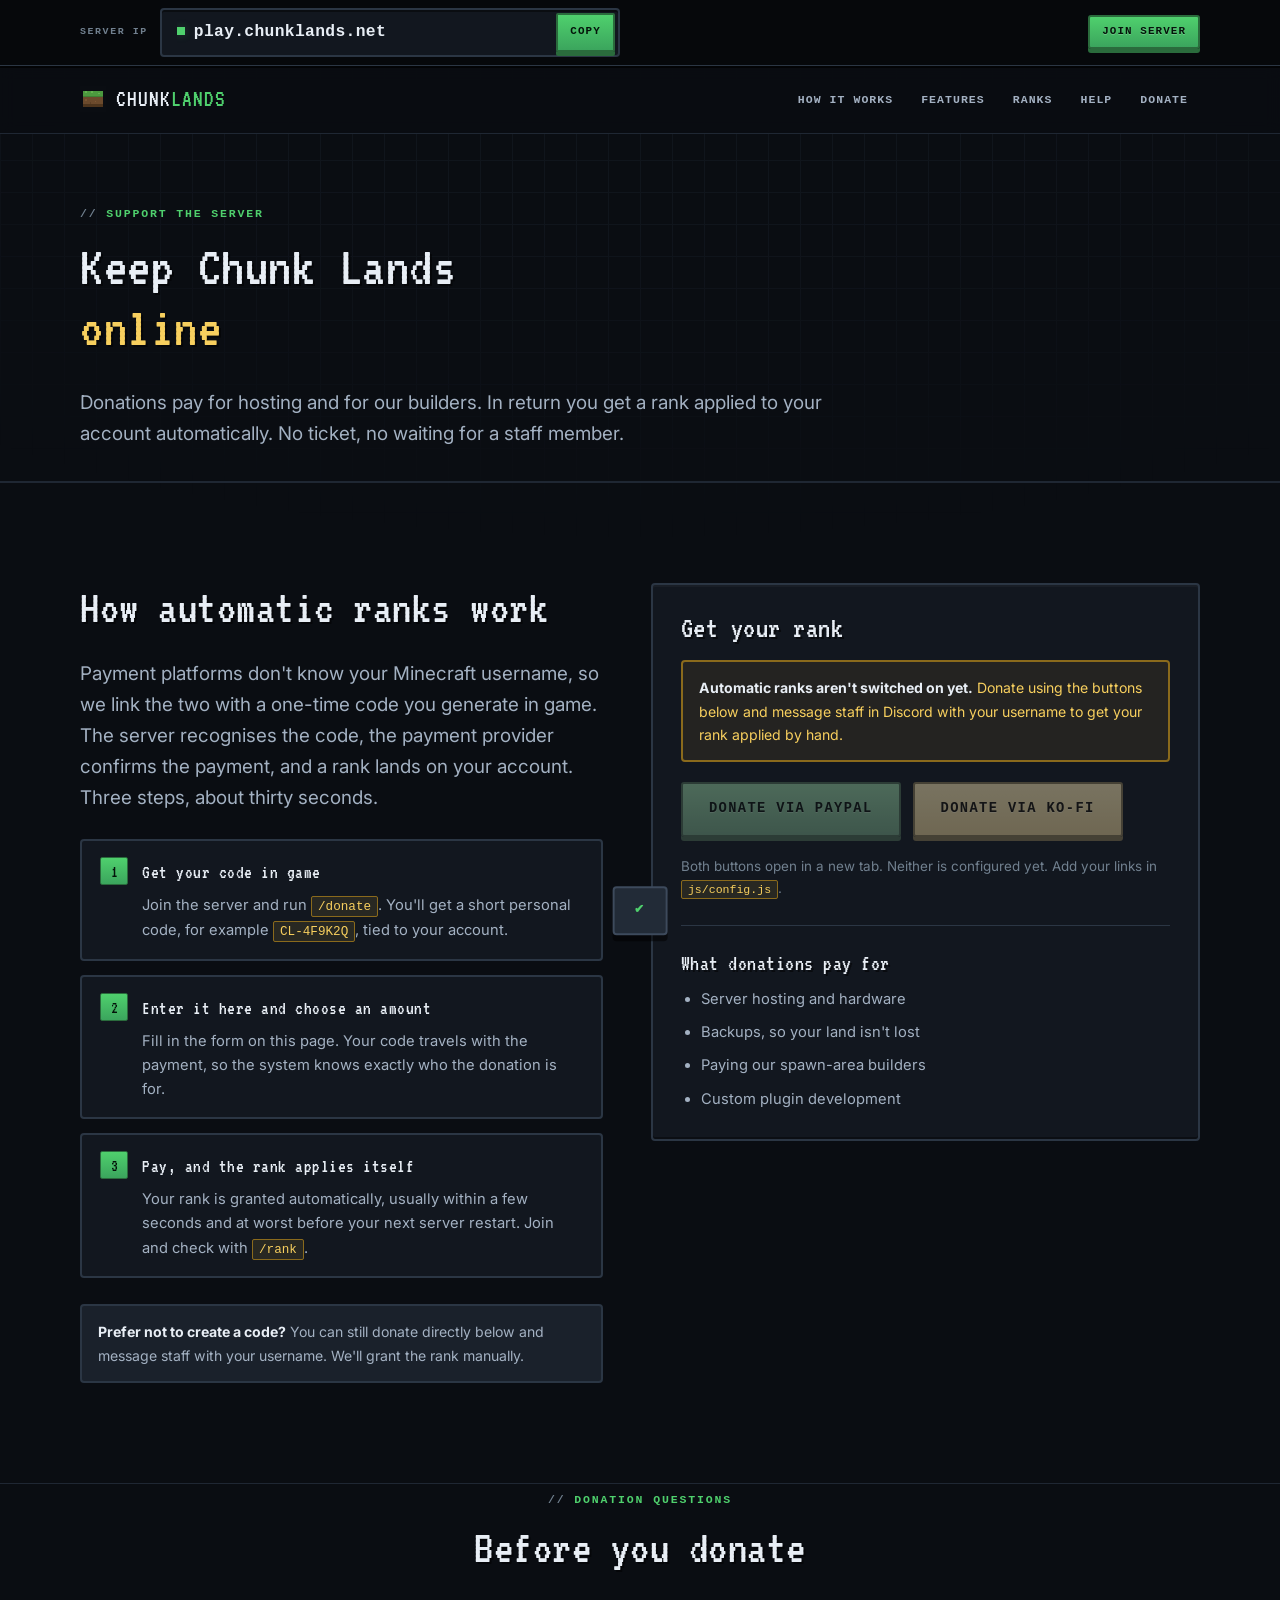
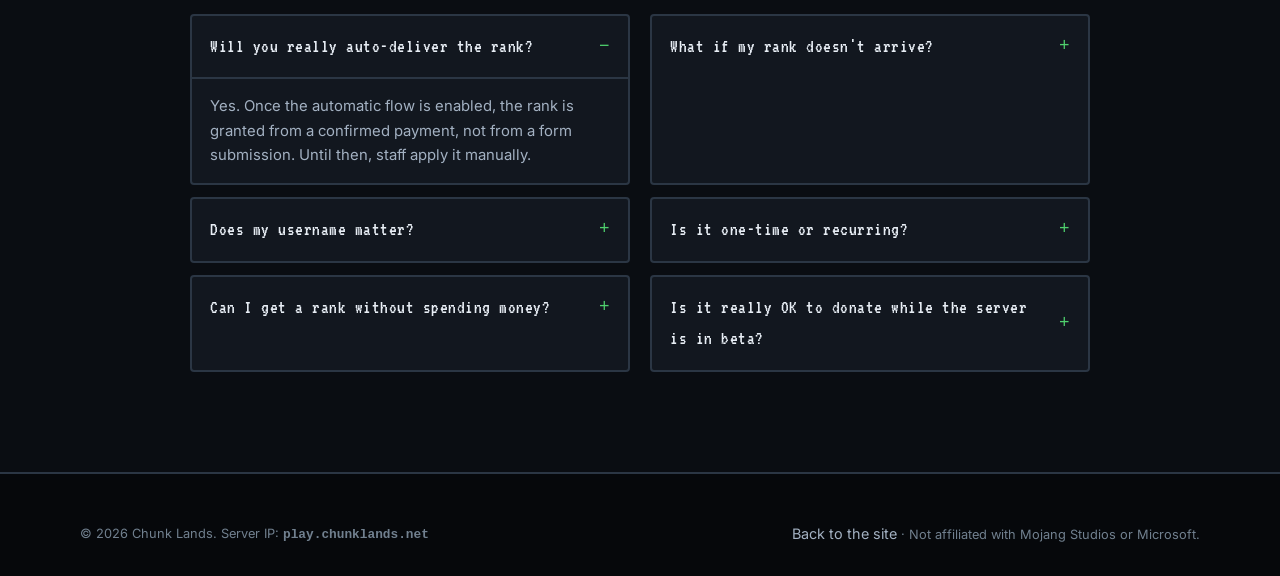
==== donate.html @ c823f131 "Add Chunk Lands website Static site for the Chunk Lands Minecraft server, deployable to GitHub Pages" ====
<!DOCTYPE html>
<html lang="en">
<head>
<meta charset="utf-8">
<meta name="viewport" content="width=device-width, initial-scale=1">
<title>Donate | Chunk Lands</title>
<meta name="description" content="Support the Chunk Lands Minecraft server and receive your rank automatically. Get your in-game redeem code, pay, and your rank is applied for you.">
<meta name="theme-color" content="#0a0d12">
<meta name="robots" content="noindex, follow">

<link rel="icon" href="assets/favicon.svg" type="image/svg+xml">
<link rel="canonical" href="https://chunklands.net/donate.html">

<link rel="preconnect" href="https://fonts.googleapis.com">
<link rel="preconnect" href="https://fonts.gstatic.com" crossorigin>
<link rel="stylesheet" href="https://fonts.googleapis.com/css2?family=VT323&family=Inter:wght@400;500;600;700&display=swap">
<link rel="stylesheet" href="css/style.css">
</head>
<body>

<a class="skip-link" href="#main">Skip to content</a>

<!-- Server address stays available at the very top on every page -->
<div class="topbar">
  <div class="wrap topbar__inner">
    <span class="topbar__label">Server IP</span>
    <div class="address">
      <div class="address__field">
        <span class="address__value" data-server-address>play.chunklands.net</span>
      </div>
      <button class="btn btn--sm" type="button" data-copy data-copy-label="Copy" data-copied-label="Copied!">Copy</button>
    </div>
    <div class="topbar__spacer"></div>
    <a class="btn btn--primary btn--sm" href="index.html#join">Join Server</a>
  </div>
</div>

<nav class="nav" aria-label="Main">
  <div class="wrap nav__inner">
    <a class="brand" href="index.html">
      <img src="assets/favicon.svg" alt="" width="26" height="26">
      <span>CHUNK<b>LANDS</b></span>
    </a>
    <ul class="nav__links">
      <li><a href="index.html#how">How it works</a></li>
      <li><a href="index.html#features">Features</a></li>
      <li><a href="index.html#ranks">Ranks</a></li>
      <li><a href="index.html#help">Help</a></li>
      <li><a href="donate.html">Donate</a></li>
    </ul>
    <a class="btn btn--primary btn--sm nav__cta" href="index.html#join">Join Server</a>
  </div>
</nav>

<main id="main">

  <section class="page-head">
    <div class="wrap">
      <p class="eyebrow">Support the server</p>
      <h1 style="font-size:clamp(2.2rem,6vw,3.6rem)">Keep Chunk Lands<br><span class="gold">online</span></h1>
      <p class="lead">
        Donations pay for hosting and for our builders. In return you get a rank applied
        to your account automatically. No ticket, no waiting for a staff member.
      </p>
    </div>
  </section>

  <section>
    <div class="wrap">
      <div class="mechanic__grid">

        <div>
          <h2>How automatic ranks work</h2>
          <p class="lead">
            Payment platforms don't know your Minecraft username, so we link the two with a
            one-time code you generate in game. The server recognises the code, the payment
            provider confirms the payment, and a rank lands on your account. Three steps,
            about thirty seconds.
          </p>

          <ol class="flow">
            <li>
              <div>
                <b>Get your code in game</b>
                <p>Join the server and run <code data-redeem-cmd>/donate</code>. You'll get a
                short personal code, for example <span class="inline-code">CL-4F9K2Q</span>, tied to your account.</p>
              </div>
            </li>
            <li>
              <div>
                <b>Enter it here and choose an amount</b>
                <p>Fill in the form on this page. Your code travels with the payment, so the
                system knows exactly who the donation is for.</p>
              </div>
            </li>
            <li>
              <div>
                <b>Pay, and the rank applies itself</b>
                <p>Your rank is granted automatically, usually within a few seconds and at
                worst before your next server restart. Join and check with <code>/rank</code>.</p>
              </div>
            </li>
          </ol>

          <div class="notice" style="margin-top:26px">
            <strong>Prefer not to create a code?</strong> You can still donate directly below
            and message staff with your username. We'll grant the rank manually.
          </div>
        </div>

        <div class="panel">
          <h2 style="font-size:1.9rem">Get your rank</h2>

          <!-- Shown when js/config.js has donationApiBase configured -->
          <form class="form" id="donate-form" hidden>
            <div class="field">
              <label for="code">In-game redeem code</label>
              <input class="input input--upper" type="text" id="code" name="code"
                     placeholder="CL-XXXXXX" required autocomplete="off"
                     spellcheck="false" pattern="[A-Za-z0-9-]{4,24}">
              <span class="hint">Run <span data-redeem-cmd>/donate</span> in game to generate this.</span>
            </div>

            <div class="field">
              <label for="username">Minecraft username</label>
              <input class="input" type="text" id="username" name="username"
                     placeholder="YourExactUsername" required autocomplete="off"
                     spellcheck="false" maxlength="16">
              <span class="hint">Must match the name you join with.</span>
            </div>

            <fieldset class="field" style="border:0;padding:0;margin:0">
              <legend style="padding:0;margin-bottom:7px">Amount</legend>
              <div class="tiers">
                <label class="tier">
                  <input type="radio" name="tier" value="supporter" checked>
                  <span>$5<small>Supporter</small></span>
                </label>
                <label class="tier">
                  <input type="radio" name="tier" value="premium">
                  <span>$15<small>Premium</small></span>
                </label>
                <label class="tier">
                  <input type="radio" name="tier" value="legend">
                  <span>$30<small>Legend</small></span>
                </label>
                <label class="tier">
                  <input type="radio" name="tier" value="custom">
                  <span>Other<small>Choose next</small></span>
                </label>
              </div>
            </fieldset>

            <div class="field" id="custom-amount-field" hidden>
              <label for="amount">Custom amount (USD)</label>
              <input class="input" type="number" id="amount" name="amount"
                     min="5" max="500" step="1" placeholder="10">
              <span class="hint">Minimum $5.</span>
            </div>

            <button class="btn btn--gold btn--lg" type="submit" id="submit-btn">
              Continue to payment
            </button>

            <p class="muted" style="font-size:0.82rem;margin:0">
              You'll be handed off to PayPal to complete the payment. Your rank is granted
              from the confirmed payment, not from this page.
            </p>
          </form>

          <!-- Shown until donationApiBase is configured -->
          <div id="fallback-panel">
            <div class="notice notice--warn">
              <strong>Automatic ranks aren't switched on yet.</strong> Donate using the
              buttons below and message staff in Discord with your username to get your rank
              applied by hand.
            </div>

            <div class="btn-row" style="margin-top:20px">
              <a class="btn btn--primary btn--lg" data-config-link="donate-paypal" href="#">Donate via PayPal</a>
              <a class="btn btn--gold btn--lg" data-config-link="donate-kofi" href="#">Donate via Ko-fi</a>
            </div>

            <p class="muted" style="font-size:0.84rem;margin-top:18px">
              Both buttons open in a new tab. Neither is configured yet. Add your links in
              <span class="inline-code">js/config.js</span>.
            </p>
          </div>

          <div id="result" hidden></div>

          <hr style="border:0;border-top:1px solid var(--line);margin:26px 0">

          <h3 style="font-size:1.4rem">What donations pay for</h3>
          <ul style="margin:0;padding-left:20px;display:grid;gap:9px;font-size:0.92rem;color:var(--text-dim)">
            <li>Server hosting and hardware</li>
            <li>Backups, so your land isn't lost</li>
            <li>Paying our spawn-area builders</li>
            <li>Custom plugin development</li>
          </ul>
        </div>

      </div>
    </div>
  </section>

  <section id="faq" style="padding-top:0">
    <div class="wrap">
      <div class="section-head center">
        <p class="eyebrow">Donation questions</p>
        <h2>Before you donate</h2>
      </div>

      <div class="faq">
        <details open>
          <summary>Will you really auto-deliver the rank?</summary>
          <div class="faq__body">
            Yes. Once the automatic flow is enabled, the rank is granted from a confirmed
            payment, not from a form submission. Until then, staff apply it manually.
          </div>
        </details>

        <details>
          <summary>What if my rank doesn't arrive?</summary>
          <div class="faq__body">
            Message staff in Discord with your username and the code you used. Payments are
            verified against the provider before anything is granted, so anything paid for
            gets delivered.
          </div>
        </details>

        <details>
          <summary>Does my username matter?</summary>
          <div class="faq__body">
            Yes. The rank is granted to a Minecraft account, so your username must match
            the name you connect with. If you play on cracked clients and your name changes,
            tell staff and we'll move it.
          </div>
        </details>

        <details>
          <summary>Is it one-time or recurring?</summary>
          <div class="faq__body">
            One-time. Ranks don't expire and there are no subscriptions. Some ranks include
            a recurring token top-up, which is noted on the <a href="index.html#ranks">ranks</a>
            page.
          </div>
        </details>

        <details>
          <summary>Can I get a rank without spending money?</summary>
          <div class="faq__body">
            Yes. Vote for the server, take on daily quests, and play long enough. In-game
            ranks are earnable and that's the point of a beta. Donations are a shortcut, not
            the only route.
          </div>
        </details>

        <details>
          <summary>Is it really OK to donate while the server is in beta?</summary>
          <div class="faq__body">
            Yes. Hosting costs don't wait for the beta to finish, and supporting the server
            now is what keeps the beta running so you can play it. Ranks are cosmetic and
            perk-based. Nothing that makes you win.
          </div>
        </details>
      </div>
    </div>
  </section>

</main>

<footer class="footer">
  <div class="wrap">
    <div class="footer__bottom" style="border:0;padding-top:0">
      <p>© <span data-year>2026</span> Chunk Lands. Server IP: <strong class="mono" data-server-address>play.chunklands.net</strong></p>
      <p><a href="index.html">Back to the site</a> · Not affiliated with Mojang Studios or Microsoft.</p>
    </div>
  </div>
</footer>

<div class="toast" id="toast" role="status" aria-live="polite"></div>

<script src="js/config.js"></script>
<script src="js/main.js"></script>
<script src="js/donate.js"></script>
</body>
</html>
---- css/style.css ----
/* ==========================================================================
   Chunk Lands: dark pixel-art design system
   Aesthetic: Minecraft GUI. Hard edges, beveled panels, chunky buttons
   ========================================================================== */

/* --- Tokens ------------------------------------------------------------- */
:root {
  /* Surfaces */
  --bg: #0a0d12;
  --bg-deep: #06080b;
  --surface: #12171f;
  --surface-2: #1a212b;
  --surface-3: #222b37;

  /* Borders (bevel-friendly) */
  --line: #2b3644;
  --line-soft: #1f2733;
  --line-light: #3d4a5c;

  /* Text */
  --text: #e8eef5;
  --text-dim: #a3b1c2;
  --text-mute: #71808f;

  /* Brand: grass green + emerald */
  --green: #3ba55d;
  --green-bright: #4fd06d;
  --green-dim: #2a6b3c;
  --green-glow: rgba(79, 208, 109, 0.22);

  /* Tokens / currency: gold */
  --gold: #e8b53c;
  --gold-bright: #f7cf5e;
  --gold-dim: #8a6a1c;

  /* Diamond / info */
  --diamond: #4fd6e0;
  --red: #e05c5c;

  /* Block colors for the chunk grid */
  --grass-top: #4c9a3f;
  --grass-mid: #3f8034;
  --dirt: #6b4a2c;
  --dirt-dark: #4e351d;
  --locked: #1a2029;

  /* Fonts */
  --font-display: "VT323", ui-monospace, "Courier New", monospace;
  --font-body: "Inter", -apple-system, BlinkMacSystemFont, "Segoe UI", system-ui, sans-serif;
  --font-mono: ui-monospace, "SF Mono", Menlo, Consolas, monospace;

  /* Chunky UI */
  --r: 4px;
  --r-sm: 3px;
  --shadow-block: 0 4px 0;
  --wrap: 1160px;
}

/* --- Reset -------------------------------------------------------------- */
*,
*::before,
*::after { box-sizing: border-box; }

html {
  scroll-behavior: smooth;
  scroll-padding-top: 96px;
  -webkit-text-size-adjust: 100%;
  overflow-x: clip;
}

body {
  margin: 0;
  background: var(--bg);
  color: var(--text);
  font-family: var(--font-body);
  font-size: 16px;
  line-height: 1.65;
  -webkit-font-smoothing: antialiased;
  overflow-x: clip;
}

/* Subtle pixel-grid backdrop */
body::before {
  content: "";
  position: fixed;
  inset: 0;
  z-index: -2;
  background-image:
    linear-gradient(var(--line-soft) 1px, transparent 1px),
    linear-gradient(90deg, var(--line-soft) 1px, transparent 1px);
  background-size: 32px 32px;
  opacity: 0.35;
  mask-image: radial-gradient(ellipse 90% 60% at 50% 0%, #000 40%, transparent 100%);
  -webkit-mask-image: radial-gradient(ellipse 90% 60% at 50% 0%, #000 40%, transparent 100%);
}

img, svg { display: block; max-width: 100%; }
button { font: inherit; color: inherit; }

/* The hidden attribute must beat any author `display` rule (.form, .field etc.) */
[hidden] { display: none !important; }

a { color: var(--green-bright); }
a:hover { color: var(--gold-bright); }

:focus-visible {
  outline: 2px solid var(--gold-bright);
  outline-offset: 2px;
}

::selection { background: var(--green); color: #06120a; }

/* --- Typography --------------------------------------------------------- */
h1, h2, h3, h4 {
  font-family: var(--font-display);
  font-weight: 400;
  line-height: 1.05;
  letter-spacing: 0.5px;
  margin: 0 0 0.5em;
  text-shadow: 2px 2px 0 rgba(0, 0, 0, 0.5);
}

h1 { font-size: clamp(2.6rem, 8vw, 5rem); }
h2 { font-size: clamp(1.9rem, 5vw, 3rem); }
h3 { font-size: clamp(1.3rem, 3vw, 1.7rem); }

p { margin: 0 0 1rem; }
p:last-child { margin-bottom: 0; }

.eyebrow {
  display: inline-block;
  font-family: var(--font-mono);
  font-size: 0.72rem;
  font-weight: 700;
  letter-spacing: 0.16em;
  text-transform: uppercase;
  color: var(--green-bright);
  margin-bottom: 0.9rem;
}

.eyebrow::before { content: "// "; color: var(--text-mute); }

.lead {
  font-size: clamp(1.02rem, 2.2vw, 1.18rem);
  color: var(--text-dim);
  max-width: 62ch;
}

.muted { color: var(--text-mute); }
.mono { font-family: var(--font-mono); }

/* --- Layout ------------------------------------------------------------- */
.wrap {
  width: 100%;
  max-width: var(--wrap);
  margin-inline: auto;
  padding-inline: 20px;
}

section { padding: clamp(56px, 9vw, 100px) 0; position: relative; }
section + section { border-top: 1px solid var(--line-soft); }

.section-head { max-width: 68ch; margin-bottom: 2.5rem; }
.section-head.center { margin-inline: auto; text-align: center; }
.section-head.center .lead { margin-inline: auto; }

/* ==========================================================================
   Top bar: server address, always reachable
   ========================================================================== */
.topbar {
  position: sticky;
  top: 0;
  z-index: 60;
  background: var(--bg-deep);
  border-bottom: 1px solid var(--line);
  box-shadow: 0 2px 0 rgba(0, 0, 0, 0.6);
}

.topbar__inner {
  display: flex;
  align-items: center;
  gap: 12px;
  min-height: 54px;
  padding-block: 8px;
}

.topbar__label {
  font-family: var(--font-mono);
  font-size: 0.62rem;
  font-weight: 700;
  letter-spacing: 0.16em;
  text-transform: uppercase;
  color: var(--text-mute);
  white-space: nowrap;
}

.topbar .address { flex: 1 1 auto; min-width: 0; }
.topbar__spacer { flex: 1; }

@media (max-width: 640px) {
  .topbar__label { display: none; }
  .topbar__inner { gap: 8px; }
  /* The address is the priority up here. The nav carries the Join CTA on mobile. */
  .topbar .btn--primary { display: none; }
  .topbar .address { max-width: none; }
}

/* ==========================================================================
   Address bar (the copy-this-thing component)
   ========================================================================== */
.address {
  display: flex;
  align-items: stretch;
  gap: 0;
  background: var(--surface);
  border: 2px solid var(--line);
  border-radius: var(--r);
  padding: 3px;
  min-width: 0;
  max-width: 460px;
  box-shadow: inset 0 2px 0 rgba(0, 0, 0, 0.45);
}

.address__field {
  display: flex;
  align-items: center;
  gap: 10px;
  padding: 6px 12px;
  min-width: 0;
  flex: 1 1 auto;
}

.address__value {
  font-family: var(--font-mono);
  font-size: clamp(0.85rem, 2.4vw, 1.02rem);
  font-weight: 700;
  color: var(--text);
  letter-spacing: 0.02em;
  white-space: nowrap;
  overflow: hidden;
  text-overflow: ellipsis;
}

.address__value::before {
  content: "";
  display: inline-block;
  width: 8px;
  height: 8px;
  margin-right: 9px;
  background: var(--green-bright);
  box-shadow: 0 0 8px var(--green-glow);
  animation: pulse 2.4s ease-in-out infinite;
  vertical-align: 1px;
}

@keyframes pulse { 0%, 100% { opacity: 1; } 50% { opacity: 0.35; } }

/* --- Buttons ------------------------------------------------------------ */
.btn {
  --btn-bg: var(--surface-3);
  --btn-edge: var(--line-light);
  display: inline-flex;
  align-items: center;
  justify-content: center;
  gap: 8px;
  padding: 11px 20px;
  font-family: var(--font-mono);
  font-size: 0.78rem;
  font-weight: 700;
  letter-spacing: 0.1em;
  text-transform: uppercase;
  text-decoration: none;
  color: var(--text);
  background: var(--btn-bg);
  border: 2px solid var(--btn-edge);
  border-radius: var(--r-sm);
  box-shadow: var(--shadow-block) var(--btn-edge);
  cursor: pointer;
  white-space: nowrap;
  transition: transform 0.06s ease, box-shadow 0.06s ease, filter 0.15s ease;
}

.btn:hover { filter: brightness(1.12); color: var(--text); }
.btn:active {
  transform: translateY(3px);
  box-shadow: 0 1px 0 var(--btn-edge);
}
.btn[aria-disabled="true"],
.btn:disabled {
  opacity: 0.5;
  cursor: not-allowed;
  filter: grayscale(0.6);
}
.btn[aria-disabled="true"]:active { transform: none; }

.btn--primary {
  --btn-bg: linear-gradient(180deg, var(--green-bright), var(--green));
  --btn-edge: var(--green-dim);
  color: #04140a;
  text-shadow: 0 1px 0 rgba(255, 255, 255, 0.22);
}
.btn--primary:hover { color: #04140a; }

.btn--gold {
  --btn-bg: linear-gradient(180deg, var(--gold-bright), var(--gold));
  --btn-edge: var(--gold-dim);
  color: #1a1204;
  text-shadow: 0 1px 0 rgba(255, 255, 255, 0.25);
}

.btn--ghost { --btn-bg: transparent; --btn-edge: var(--line); }
.btn--sm { padding: 6px 12px; font-size: 0.68rem; }
.btn--lg { padding: 14px 26px; font-size: 0.86rem; }

/* Copy button inside an address bar */
.address .btn {
  border-radius: 2px;
  border-color: var(--green-dim);
  box-shadow: 0 4px 0 var(--green-dim);
  background: linear-gradient(180deg, var(--green-bright), var(--green));
  color: #04140a;
}
.address .btn:active { box-shadow: 0 1px 0 var(--green-dim); }
.address .btn[data-copied="true"] {
  background: linear-gradient(180deg, var(--gold-bright), var(--gold));
  border-color: var(--gold-dim);
  box-shadow: 0 4px 0 var(--gold-dim);
}

.btn-row {
  display: flex;
  flex-wrap: wrap;
  gap: 12px;
  align-items: center;
}

/* ==========================================================================
   Nav
   ========================================================================== */
.nav {
  position: sticky;
  top: 54px;
  z-index: 50;
  background: rgba(10, 13, 18, 0.92);
  backdrop-filter: blur(8px);
  border-bottom: 1px solid var(--line-soft);
}

.nav__inner {
  display: flex;
  align-items: center;
  gap: 20px;
  min-height: 56px;
}

.brand {
  display: flex;
  align-items: center;
  gap: 10px;
  text-decoration: none;
  color: var(--text);
  font-family: var(--font-display);
  font-size: 1.5rem;
  letter-spacing: 1px;
  flex-shrink: 0;
}

.brand:hover { color: var(--text); }
.brand img { width: 26px; height: 26px; image-rendering: pixelated; }
.brand b { color: var(--green-bright); font-weight: 400; }

.nav__links {
  display: flex;
  gap: 4px;
  margin-left: auto;
  list-style: none;
  padding: 0;
  align-items: center;
}

.nav__links a {
  display: block;
  padding: 8px 12px;
  font-family: var(--font-mono);
  font-size: 0.72rem;
  font-weight: 700;
  letter-spacing: 0.09em;
  text-transform: uppercase;
  text-decoration: none;
  color: var(--text-dim);
  border-radius: var(--r-sm);
}
.nav__links a:hover { color: var(--text); background: var(--surface-2); }

/* Mobile-only CTA. The desktop equivalent is the top bar button. */
.nav__cta { display: none; margin-left: auto; }

/* Below 860px the links become a scrollable second row rather than vanishing,
   so navigation stays reachable on phones. */
@media (max-width: 860px) {
  .nav__inner { flex-wrap: wrap; row-gap: 2px; padding-block: 8px; }
  .nav__cta { display: inline-flex; }

  .nav__links {
    order: 3;
    width: 100%;
    margin-left: 0;
    overflow-x: auto;
    scrollbar-width: none;
    -ms-overflow-style: none;
    -webkit-overflow-scrolling: touch;
  }
  .nav__links::-webkit-scrollbar { display: none; }
  .nav__links li { flex-shrink: 0; }
  .nav__links a { white-space: nowrap; padding: 6px 10px; }
}

/* ==========================================================================
   Hero
   ========================================================================== */
.hero {
  padding: clamp(48px, 8vw, 88px) 0 clamp(40px, 6vw, 64px);
  position: relative;
  overflow: hidden;
}

/* Floating chunk silhouette backdrop */
.hero::after {
  content: "";
  position: absolute;
  top: -140px;
  right: -160px;
  width: 560px;
  height: 560px;
  z-index: -1;
  opacity: 0.5;
  background-image:
    linear-gradient(var(--line) 2px, transparent 2px),
    linear-gradient(90deg, var(--line) 2px, transparent 2px);
  background-size: 70px 70px;
  mask-image: radial-gradient(circle at 50% 50%, #000 20%, transparent 70%);
  -webkit-mask-image: radial-gradient(circle at 50% 50%, #000 20%, transparent 70%);
}

.hero__grid {
  display: grid;
  grid-template-columns: minmax(0, 1.05fr) minmax(0, 0.95fr);
  gap: clamp(28px, 5vw, 56px);
  align-items: center;
}

@media (max-width: 900px) {
  .hero__grid { grid-template-columns: 1fr; }
}

.badges {
  display: flex;
  flex-wrap: wrap;
  gap: 8px;
  margin-bottom: 18px;
}

.badge {
  display: inline-flex;
  align-items: center;
  gap: 6px;
  padding: 4px 10px;
  font-family: var(--font-mono);
  font-size: 0.65rem;
  font-weight: 700;
  letter-spacing: 0.12em;
  text-transform: uppercase;
  color: var(--text-dim);
  background: var(--surface-2);
  border: 1px solid var(--line);
  border-radius: 2px;
}

.badge--live { color: var(--green-bright); border-color: var(--green-dim); background: rgba(59, 165, 93, 0.12); }
.badge--live::before {
  content: "";
  width: 7px;
  height: 7px;
  background: var(--green-bright);
  animation: pulse 2s ease-in-out infinite;
}

h1 .accent { color: var(--green-bright); }
h1 .gold { color: var(--gold-bright); }

.hero__cta { margin-top: 26px; }
.hero__cta .address { max-width: 440px; margin-bottom: 14px; }

/* Stat strip */
.stats {
  display: grid;
  grid-template-columns: repeat(4, minmax(0, 1fr));
  gap: 1px;
  margin-top: 34px;
  background: var(--line-soft);
  border: 1px solid var(--line-soft);
  border-radius: var(--r);
  overflow: hidden;
}

.stat { background: var(--surface); padding: 14px 12px; }
.stat__k {
  font-family: var(--font-display);
  font-size: 1.55rem;
  line-height: 1;
  color: var(--gold-bright);
}
.stat__l {
  font-family: var(--font-mono);
  font-size: 0.6rem;
  letter-spacing: 0.13em;
  text-transform: uppercase;
  color: var(--text-mute);
  margin-top: 6px;
}

@media (max-width: 620px) { .stats { grid-template-columns: repeat(2, 1fr); } }

/* ==========================================================================
   Panels & cards (beveled Minecraft-GUI look)
   ========================================================================== */
.panel {
  background: var(--surface);
  border: 2px solid var(--line);
  border-radius: var(--r);
  box-shadow: inset 0 2px 0 rgba(255, 255, 255, 0.03), inset 0 -2px 0 rgba(0, 0, 0, 0.4);
  padding: clamp(20px, 3vw, 28px);
}

.panel--sunken { box-shadow: inset 0 3px 6px rgba(0, 0, 0, 0.55); }

/* Feature grid */
.features {
  display: grid;
  grid-template-columns: repeat(auto-fit, minmax(255px, 1fr));
  gap: 16px;
}

.feature {
  position: relative;
  background: var(--surface);
  border: 2px solid var(--line);
  border-radius: var(--r);
  padding: 22px 20px;
  transition: border-color 0.18s ease, transform 0.18s ease;
}

.feature:hover {
  border-color: var(--green-dim);
  transform: translateY(-3px);
}

.feature__icon {
  width: 40px;
  height: 40px;
  display: grid;
  place-items: center;
  background: var(--surface-3);
  border: 1px solid var(--line);
  border-radius: var(--r-sm);
  margin-bottom: 14px;
}

.feature__icon svg { width: 20px; height: 20px; }

.feature h3 { font-size: 1.35rem; margin-bottom: 6px; }
.feature p { font-size: 0.92rem; color: var(--text-dim); margin: 0; }

.feature__cmd {
  display: inline-block;
  margin-top: 12px;
  padding: 3px 8px;
  font-family: var(--font-mono);
  font-size: 0.7rem;
  font-weight: 700;
  color: var(--gold-bright);
  background: rgba(232, 181, 60, 0.1);
  border: 1px solid var(--gold-dim);
  border-radius: 2px;
}

/* ==========================================================================
   The mechanic: interactive chunk expander
   ========================================================================== */
.mechanic__grid {
  display: grid;
  grid-template-columns: minmax(0, 1fr) minmax(0, 1.05fr);
  gap: clamp(24px, 4vw, 48px);
  align-items: start;
}

@media (max-width: 900px) { .mechanic__grid { grid-template-columns: 1fr; } }

.steps { list-style: none; margin: 24px 0 0; padding: 0; display: grid; gap: 14px; }

.steps li {
  display: flex;
  gap: 14px;
  align-items: flex-start;
}

.steps__n {
  flex-shrink: 0;
  width: 30px;
  height: 30px;
  display: grid;
  place-items: center;
  font-family: var(--font-display);
  font-size: 1.1rem;
  color: #04140a;
  background: linear-gradient(180deg, var(--green-bright), var(--green));
  border: 1px solid var(--green-dim);
  border-radius: 2px;
  box-shadow: 0 2px 0 var(--green-dim);
}

.steps__b strong {
  display: block;
  font-family: var(--font-display);
  font-size: 1.2rem;
  font-weight: 400;
  letter-spacing: 0.5px;
  line-height: 1.2;
}
.steps__b span { font-size: 0.92rem; color: var(--text-dim); }

/* Expander widget */
.expander { text-align: center; }

.expander__hud {
  display: flex;
  justify-content: space-between;
  gap: 12px;
  align-items: center;
  padding: 10px 14px;
  margin-bottom: 12px;
  background: var(--bg-deep);
  border: 2px solid var(--line);
  border-radius: var(--r);
}

.hud-item { text-align: left; }
.hud-item__l {
  display: block;
  font-family: var(--font-mono);
  font-size: 0.56rem;
  letter-spacing: 0.14em;
  text-transform: uppercase;
  color: var(--text-mute);
}
.hud-item__v {
  font-family: var(--font-display);
  font-size: 1.5rem;
  line-height: 1.05;
  color: var(--gold-bright);
}
.hud-item__v.green { color: var(--green-bright); }

/* Three HUD readouts get cramped on narrow phones */
@media (max-width: 420px) {
  .expander__hud { gap: 6px; padding: 9px 10px; }
  .hud-item__l { font-size: 0.5rem; letter-spacing: 0.08em; }
  .hud-item__v { font-size: 1.25rem; }
}

.chunk-grid {
  display: grid;
  gap: 3px;
  padding: 10px;
  background: var(--bg-deep);
  border: 3px solid var(--line);
  border-radius: var(--r);
  box-shadow: inset 0 3px 8px rgba(0, 0, 0, 0.6);
  aspect-ratio: 1;
  max-width: 420px;
  margin-inline: auto;
}

.chunk {
  border-radius: 1px;
  background: var(--locked);
  border: 1px solid #0e131a;
  position: relative;
  transition: background 0.18s ease, transform 0.12s ease;
}

/* Owned: grass over dirt */
.chunk.is-owned {
  background:
    linear-gradient(180deg, var(--grass-top) 0 34%, var(--grass-mid) 34% 38%, var(--dirt) 38% 100%);
  border-color: rgba(0, 0, 0, 0.35);
  box-shadow: inset 0 0 0 1px rgba(255, 255, 255, 0.06);
  animation: pop 0.22s ease;
}

/* Buyable: next to owned land */
.chunk.is-buyable {
  background: var(--surface-3);
  border-color: var(--gold-dim);
  cursor: pointer;
}
.chunk.is-buyable:hover {
  background: linear-gradient(180deg, var(--gold-bright), var(--gold));
  transform: scale(1.08);
  z-index: 2;
}
.chunk.is-buyable::after {
  content: "+";
  position: absolute;
  inset: 0;
  display: grid;
  place-items: center;
  font-family: var(--font-display);
  font-size: 1.1rem;
  color: var(--gold-bright);
}
.chunk.is-buyable:hover::after { color: #1a1204; }
.chunk.is-too-expensive { cursor: not-allowed; border-color: #3a2f18; }
.chunk.is-too-expensive::after { content: ""; }

@keyframes pop {
  0% { transform: scale(0.6); opacity: 0.4; }
  70% { transform: scale(1.12); }
  100% { transform: scale(1); opacity: 1; }
}

.expander__hint {
  font-family: var(--font-mono);
  font-size: 0.7rem;
  color: var(--text-mute);
  margin-top: 12px;
  min-height: 1.2em;
}
.expander__hint b { color: var(--gold-bright); font-weight: 700; }

/* Static land-progression illustration */
.progression {
  display: grid;
  grid-template-columns: repeat(3, minmax(0, 1fr));
  gap: 14px;
  align-items: end;
}

.progression__fig { margin: 0; text-align: center; }

.minigrid {
  display: grid;
  grid-template-columns: repeat(6, 1fr);
  grid-template-rows: repeat(6, 1fr);
  gap: 2px;
  aspect-ratio: 1;
  padding: 6px;
  background: var(--bg-deep);
  border: 2px solid var(--line);
  border-radius: var(--r-sm);
  box-shadow: inset 0 2px 5px rgba(0, 0, 0, 0.6);
  margin-bottom: 10px;
}

/* Unoccupied grid areas show the container background = unclaimed land */
.minigrid .cell {
  border-radius: 1px;
  background: linear-gradient(180deg, var(--grass-top) 0 34%, var(--grass-mid) 34% 38%, var(--dirt) 38% 100%);
  box-shadow: inset 0 0 0 1px rgba(0, 0, 0, 0.3);
}

.progression__fig figcaption {
  font-family: var(--font-mono);
  font-size: 0.62rem;
  letter-spacing: 0.06em;
  color: var(--text-mute);
  text-transform: uppercase;
  line-height: 1.4;
}
.progression__fig figcaption strong {
  display: block;
  font-family: var(--font-display);
  font-size: 1.05rem;
  font-weight: 400;
  letter-spacing: 0.5px;
  color: var(--text-dim);
  text-transform: none;
}

@media (max-width: 420px) {
  .progression { grid-template-columns: 1fr; }
  .progression__fig { max-width: 170px; margin-inline: auto; }
}

/* ==========================================================================
   Compare table: skyblock vs chunklands
   ========================================================================== */
.compare {
  display: grid;
  grid-template-columns: repeat(auto-fit, minmax(280px, 1fr));
  gap: 16px;
}

.compare__col {
  background: var(--surface);
  border: 2px solid var(--line);
  border-radius: var(--r);
  padding: 24px 22px;
}
.compare__col--us { border-color: var(--green-dim); background: linear-gradient(180deg, rgba(59, 165, 93, 0.07), var(--surface)); }

.compare__col h3 { margin-bottom: 4px; }
.compare__tag {
  font-family: var(--font-mono);
  font-size: 0.62rem;
  letter-spacing: 0.14em;
  text-transform: uppercase;
  color: var(--text-mute);
  margin-bottom: 18px;
}
.compare__col--us .compare__tag { color: var(--green-bright); }

.compare ul { list-style: none; margin: 0; padding: 0; display: grid; gap: 11px; }
.compare li {
  display: flex;
  gap: 10px;
  font-size: 0.93rem;
  color: var(--text-dim);
  line-height: 1.45;
}
.compare li::before { content: "✕"; color: var(--text-mute); flex-shrink: 0; font-size: 0.85rem; }
.compare__col--us li::before { content: "✓"; color: var(--green-bright); }

/* ==========================================================================
   Ranks
   ========================================================================== */
.ranks {
  display: grid;
  grid-template-columns: repeat(auto-fit, minmax(215px, 1fr));
  gap: 16px;
}

.rank {
  display: flex;
  flex-direction: column;
  background: var(--surface);
  border: 2px solid var(--line);
  border-radius: var(--r);
  padding: 22px 20px;
  position: relative;
}
.rank--featured { border-color: var(--gold-dim); }
.rank--staff { border-color: var(--diamond); }

.rank__name {
  font-family: var(--font-display);
  font-size: 1.6rem;
  letter-spacing: 1px;
  margin-bottom: 2px;
}
.rank--featured .rank__name { color: var(--gold-bright); }
.rank--staff .rank__name { color: var(--diamond); }

.rank__price {
  font-family: var(--font-mono);
  font-size: 0.68rem;
  letter-spacing: 0.1em;
  text-transform: uppercase;
  color: var(--text-mute);
  padding-bottom: 14px;
  margin-bottom: 14px;
  border-bottom: 1px dashed var(--line);
}

.rank ul { list-style: none; margin: 0; padding: 0; display: grid; gap: 9px; }
.rank li {
  font-size: 0.9rem;
  color: var(--text-dim);
  display: flex;
  gap: 9px;
  line-height: 1.4;
}
.rank li::before { content: "▸"; color: var(--green); flex-shrink: 0; }
.rank .btn { margin-top: auto; align-self: flex-start; }
.rank__foot { margin-top: 18px; }

/* ==========================================================================
   CTA band
   ========================================================================== */
.band {
  position: relative;
  overflow: hidden;
  background: linear-gradient(180deg, rgba(59, 165, 93, 0.12), rgba(59, 165, 93, 0.02));
  border-block: 2px solid var(--green-dim);
}

.band__inner {
  display: grid;
  grid-template-columns: minmax(0, 1fr) auto;
  gap: 32px;
  align-items: center;
}
@media (max-width: 800px) { .band__inner { grid-template-columns: 1fr; } }

.band h2 { margin-bottom: 8px; }
.band .address { max-width: 400px; margin-top: 20px; }

/* ==========================================================================
   Recruit cards (beta / builders / suggestions)
   ========================================================================== */
.recruit {
  display: grid;
  grid-template-columns: repeat(auto-fit, minmax(290px, 1fr));
  gap: 16px;
}

.recruit__card {
  display: flex;
  flex-direction: column;
  background: var(--surface);
  border: 2px solid var(--line);
  border-left: 4px solid var(--gold);
  border-radius: var(--r);
  padding: 24px 22px;
}
.recruit__card--build { border-left-color: var(--diamond); }
.recruit__card--ideas { border-left-color: var(--green); }

.recruit__card h3 { font-size: 1.45rem; margin-bottom: 8px; }
.recruit__card p { font-size: 0.93rem; color: var(--text-dim); }
.recruit__card .btn { margin-top: auto; align-self: flex-start; }
.recruit__card ul { margin: 0 0 20px; padding-left: 20px; display: grid; gap: 7px; }
.recruit__card li { font-size: 0.9rem; color: var(--text-dim); }

/* ==========================================================================
   FAQ
   ========================================================================== */
.faq {
  display: grid;
  grid-template-columns: repeat(auto-fit, minmax(320px, 1fr));
  gap: 12px 20px;
  max-width: 900px;
  margin-inline: auto;
}

.faq details {
  background: var(--surface);
  border: 2px solid var(--line);
  border-radius: var(--r);
  overflow: hidden;
}

.faq summary {
  display: flex;
  align-items: center;
  justify-content: space-between;
  gap: 12px;
  padding: 15px 18px;
  cursor: pointer;
  list-style: none;
  font-family: var(--font-display);
  font-size: 1.2rem;
  letter-spacing: 0.5px;
  color: var(--text);
}
.faq summary::-webkit-details-marker { display: none; }
.faq summary::after {
  content: "+";
  font-family: var(--font-mono);
  font-size: 1.1rem;
  color: var(--green-bright);
  flex-shrink: 0;
}
.faq details[open] summary { border-bottom: 2px solid var(--line); }
.faq details[open] summary::after { content: "\2212"; }

.faq__body {
  padding: 15px 18px;
  font-size: 0.93rem;
  color: var(--text-dim);
}
.faq__body code {
  font-family: var(--font-mono);
  font-size: 0.86em;
  padding: 2px 6px;
  color: var(--gold-bright);
  background: rgba(232, 181, 60, 0.1);
  border: 1px solid var(--gold-dim);
  border-radius: 2px;
}

/* ==========================================================================
   Footer
   ========================================================================== */
.footer {
  border-top: 2px solid var(--line);
  background: var(--bg-deep);
  padding: 48px 0 32px;
}

.footer__grid {
  display: grid;
  grid-template-columns: minmax(0, 1.4fr) repeat(auto-fit, minmax(150px, 1fr));
  gap: 32px;
  margin-bottom: 36px;
}

.footer h4 {
  font-family: var(--font-mono);
  font-size: 0.66rem;
  font-weight: 700;
  letter-spacing: 0.15em;
  text-transform: uppercase;
  color: var(--text-mute);
  margin-bottom: 12px;
}
.footer ul { list-style: none; margin: 0; padding: 0; display: grid; gap: 8px; }
.footer a { font-size: 0.9rem; color: var(--text-dim); text-decoration: none; }
.footer a:hover { color: var(--green-bright); }

.footer__bottom {
  padding-top: 24px;
  border-top: 1px solid var(--line-soft);
  display: flex;
  flex-wrap: wrap;
  gap: 12px;
  justify-content: space-between;
  align-items: center;
  font-size: 0.8rem;
  color: var(--text-mute);
}
.footer__bottom p { margin: 0; }

/* ==========================================================================
   Forms (donate page)
   ========================================================================== */
.form { display: grid; gap: 18px; margin-top: 24px; }

.field { display: grid; gap: 7px; }

.field label,
.field legend {
  font-family: var(--font-mono);
  font-size: 0.66rem;
  font-weight: 700;
  letter-spacing: 0.13em;
  text-transform: uppercase;
  color: var(--text-dim);
  padding: 0;
}

.field .hint { font-size: 0.78rem; color: var(--text-mute); text-transform: none; letter-spacing: 0; font-weight: 400; }

.input {
  width: 100%;
  padding: 12px 14px;
  font-family: var(--font-mono);
  font-size: 0.95rem;
  font-weight: 700;
  color: var(--text);
  background: var(--bg-deep);
  border: 2px solid var(--line);
  border-radius: var(--r);
  box-shadow: inset 0 2px 4px rgba(0, 0, 0, 0.5);
}
.input::placeholder { color: #4d5a68; font-weight: 400; }
.input:focus { outline: none; border-color: var(--green); }
.input--upper { text-transform: uppercase; }

/* Amount tiers */
.tiers { display: grid; grid-template-columns: repeat(auto-fit, minmax(120px, 1fr)); gap: 10px; }

.tier { position: relative; }
.tier input { position: absolute; opacity: 0; inset: 0; cursor: pointer; }

.tier span {
  display: flex;
  flex-direction: column;
  align-items: center;
  gap: 2px;
  padding: 14px 10px;
  font-family: var(--font-display);
  font-size: 1.4rem;
  letter-spacing: 1px;
  color: var(--text-dim);
  background: var(--surface);
  border: 2px solid var(--line);
  border-radius: var(--r);
  transition: border-color 0.15s ease, color 0.15s ease;
}
.tier span small {
  font-family: var(--font-mono);
  font-size: 0.58rem;
  letter-spacing: 0.1em;
  text-transform: uppercase;
  color: var(--text-mute);
}

.tier input:checked + span {
  border-color: var(--gold);
  color: var(--gold-bright);
  background: rgba(232, 181, 60, 0.1);
  box-shadow: inset 0 0 0 1px var(--gold-dim);
}
.tier input:focus-visible + span { outline: 2px solid var(--gold-bright); outline-offset: 2px; }
.tier input:hover + span { border-color: var(--line-light); }

/* Notices */
.notice {
  padding: 14px 16px;
  font-size: 0.88rem;
  border-radius: var(--r);
  border: 2px solid var(--line);
  background: var(--surface-2);
  color: var(--text-dim);
}
.notice strong { color: var(--text); }
.notice--warn { border-color: var(--gold-dim); background: rgba(232, 181, 60, 0.08); color: var(--gold-bright); }
.notice--ok { border-color: var(--green-dim); background: rgba(59, 165, 93, 0.1); color: var(--green-bright); }

.page-head {
  padding: clamp(36px, 6vw, 64px) 0 clamp(20px, 3vw, 32px);
  border-bottom: 1px solid var(--line-soft);
}

/* Steps list (numbered, for donate flow) */
.flow { display: grid; gap: 14px; margin: 26px 0 0; padding: 0; list-style: none; counter-reset: flow; }

.flow li {
  display: flex;
  gap: 14px;
  padding: 16px 18px;
  background: var(--surface);
  border: 2px solid var(--line);
  border-radius: var(--r);
  align-items: flex-start;
}
.flow li::before {
  counter-increment: flow;
  content: counter(flow);
  flex-shrink: 0;
  width: 28px;
  height: 28px;
  display: grid;
  place-items: center;
  font-family: var(--font-display);
  font-size: 1.1rem;
  color: #04140a;
  background: linear-gradient(180deg, var(--green-bright), var(--green));
  border: 1px solid var(--green-dim);
  border-radius: 2px;
}
.flow b { display: block; font-family: var(--font-display); font-size: 1.2rem; font-weight: 400; letter-spacing: 0.5px; }
.flow p { margin: 4px 0 0; font-size: 0.92rem; color: var(--text-dim); }
.flow code, .inline-code {
  font-family: var(--font-mono);
  font-size: 0.86em;
  padding: 2px 6px;
  color: var(--gold-bright);
  background: rgba(232, 181, 60, 0.1);
  border: 1px solid var(--gold-dim);
  border-radius: 2px;
  white-space: nowrap;
}

/* ==========================================================================
   Toast
   ========================================================================== */
.toast {
  position: fixed;
  left: 50%;
  bottom: 28px;
  z-index: 90;
  transform: translate(-50%, 130%);
  display: flex;
  align-items: center;
  gap: 10px;
  padding: 12px 20px;
  font-family: var(--font-mono);
  font-size: 0.78rem;
  font-weight: 700;
  letter-spacing: 0.06em;
  color: var(--text);
  background: var(--surface-3);
  border: 2px solid var(--line-light);
  border-radius: var(--r);
  box-shadow: 0 6px 0 rgba(0, 0, 0, 0.5);
  transition: transform 0.28s cubic-bezier(0.2, 1.2, 0.4, 1);
  max-width: calc(100vw - 32px);
}
.toast.is-open { transform: translate(-50%, 0); }
.toast::before { content: "✔"; color: var(--green-bright); }

/* Screen-reader only */
.sr-only {
  position: absolute;
  width: 1px; height: 1px;
  padding: 0; margin: -1px;
  overflow: hidden;
  clip: rect(0 0 0 0);
  white-space: nowrap;
  border: 0;
}

.skip-link {
  position: absolute;
  left: 8px;
  top: -60px;
  z-index: 100;
  padding: 10px 16px;
  background: var(--green);
  color: #04140a;
  font-family: var(--font-mono);
  font-weight: 700;
  text-decoration: none;
  border-radius: var(--r);
  transition: top 0.2s ease;
}
.skip-link:focus { top: 8px; color: #04140a; }

/* ==========================================================================
   Reduced motion
   ========================================================================== */
@media (prefers-reduced-motion: reduce) {
  html { scroll-behavior: auto; }
  *, *::before, *::after {
    animation-duration: 0.01ms !important;
    animation-iteration-count: 1 !important;
    transition-duration: 0.01ms !important;
  }
  .btn:active { transform: none; }
}
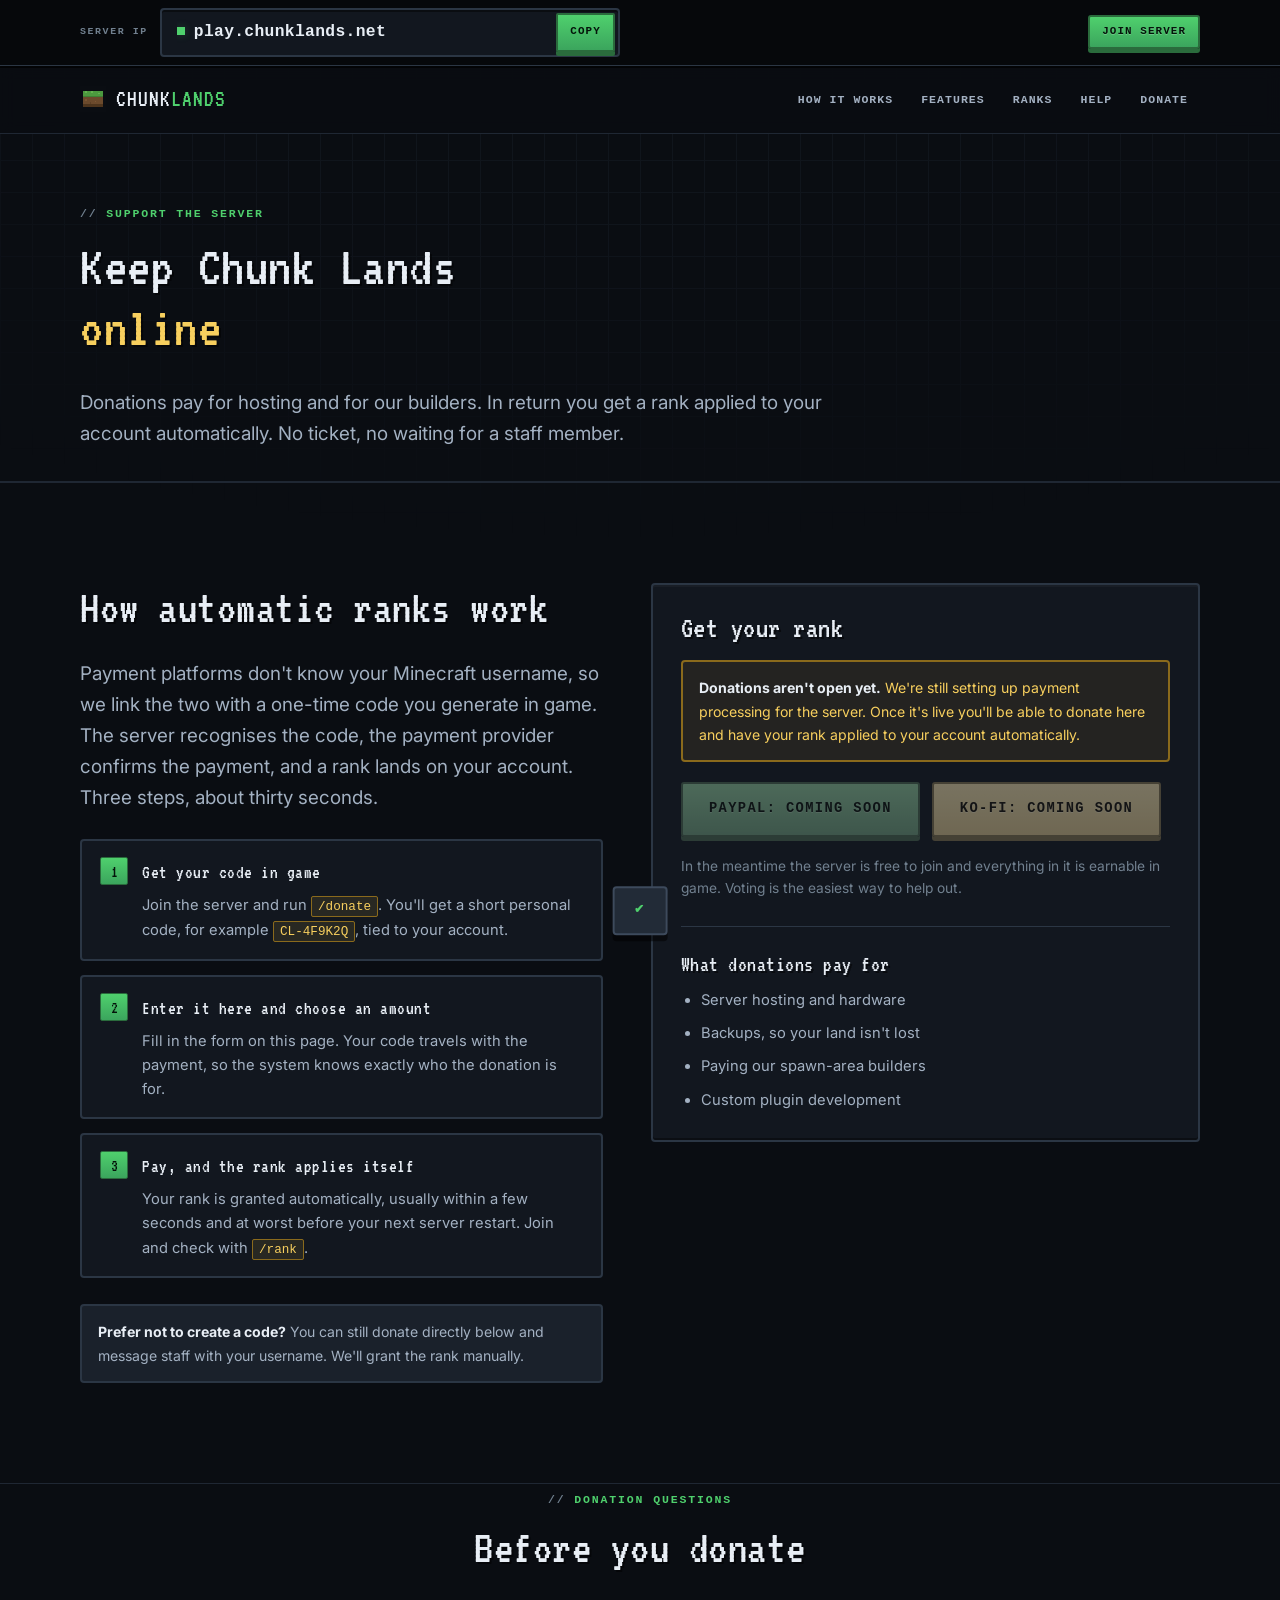
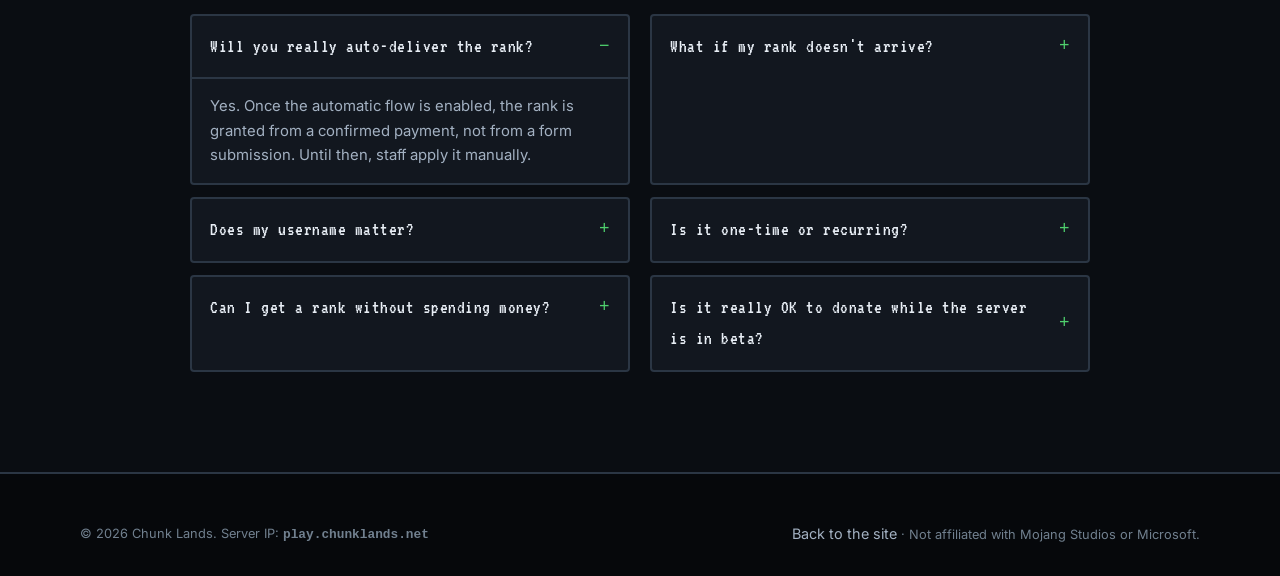
==== commit 630e1276: "Show coming soon for unconfigured links Discord does not exist yet and payment processing is not set" ====
--- a/donate.html
+++ b/donate.html
@@ -171,19 +171,21 @@
           <!-- Shown until donationApiBase is configured -->
           <div id="fallback-panel">
             <div class="notice notice--warn">
-              <strong>Automatic ranks aren't switched on yet.</strong> Donate using the
-              buttons below and message staff in Discord with your username to get your rank
-              applied by hand.
+              <strong>Donations aren't open yet.</strong> We're still setting up payment
+              processing for the server. Once it's live you'll be able to donate here and
+              have your rank applied to your account automatically.
             </div>
 
             <div class="btn-row" style="margin-top:20px">
-              <a class="btn btn--primary btn--lg" data-config-link="donate-paypal" href="#">Donate via PayPal</a>
-              <a class="btn btn--gold btn--lg" data-config-link="donate-kofi" href="#">Donate via Ko-fi</a>
-            </div>
-
-            <p class="muted" style="font-size:0.84rem;margin-top:18px">
-              Both buttons open in a new tab. Neither is configured yet. Add your links in
-              <span class="inline-code">js/config.js</span>.
+              <a class="btn btn--primary btn--lg" data-config-link="donate-paypal"
+                 data-coming-soon="PayPal: Coming soon" href="#">Donate via PayPal</a>
+              <a class="btn btn--gold btn--lg" data-config-link="donate-kofi"
+                 data-coming-soon="Ko-fi: Coming soon" href="#">Donate via Ko-fi</a>
+            </div>
+
+            <p class="muted" style="font-size:0.86rem;margin-top:18px">
+              In the meantime the server is free to join and everything in it is
+              earnable in game. Voting is the easiest way to help out.
             </p>
           </div>
 
